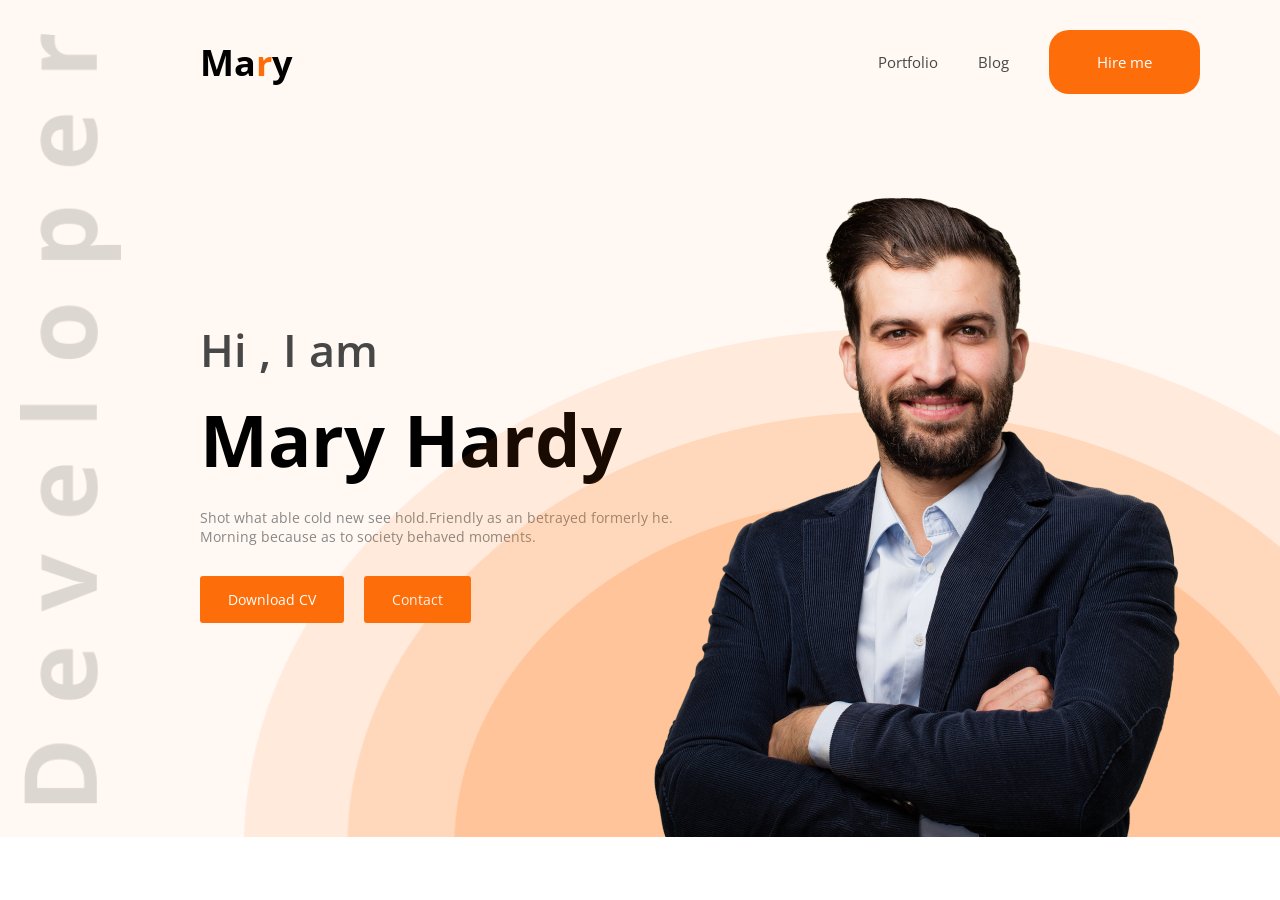
==== index.html @ 42b5ae2d "update project" ====
<!DOCTYPE html>
<head>
    <meta charset="UTF-8">
    <meta name="viewport" content="width=device-width, initial-scale=1.0">
    <title>Project</title>
    <link rel="stylesheet" href="style.css">
    <link rel="preconnect" href="https://fonts.googleapis.com">
<link rel="preconnect" href="https://fonts.gstatic.com" crossorigin>
<link href="https://fonts.googleapis.com/css2?family=Open+Sans:ital,wght@0,300..800;1,300..800&display=swap" rel="stylesheet">
</head>
<body>
<div class="hero-sec">
   
        <span class="dev">
        <img src="img/Developer.png" alt="developer"/>
        </span >
   
    <header class="header">
        <div class="header-left">
            <div class="logo">Ma<span>r</span>y</div>
    </div>
    <div class="header-right">
        <nav class="header-nav">
            <ul>
            <li><a href="#">Portfolio</a></li>
            <li><a href="#">Blog</a></li>
            <li><a href="#" class="hire-btn">Hire me</a></li>
            </ul>
        </nav>
    </div>    
    </header>

    <div class="hero-content">
        <div class="hero-text">
            <p class="hi"> Hi , I am</p>
            <h1>Mary Hardy</h1>
            <p class="desc">Shot what able cold new see hold.Friendly as an betrayed formerly he. Morning because as to society behaved moments.</p>
            <div class="hero-btn">
                <a href="#">Download CV</a>
                <a href="#">Contact</a>
            </div>
        </div>

        <div class="hero-photo">
            <img src="img/mary.png" alt="Mary">
        </div>
    </div>

</div>

<div class="contract">

</div>

</body>
</html>
---- style.css ----
:root{
    --primary-color: #FFF8F3;
    --secondary-color: #FD6E0A;
    --dark-color: #181818;
}
*{
    margin: 0;
    padding: 0;
}

body{
    margin: 0;
    font-family: "Open Sans",sans-serif;
}
.hero-sec{
    position: relative;
    width: 100%;
    height: 837px;
    overflow: hidden;
    background-color: var(--primary-color);
}
.header{
    position: relative;
    z-index: 1;
    display: flex;
    justify-content: space-between;
    align-items: center;
    padding: 30px 80px 0 200px;
  
}
.dev{
    position: absolute;
    left: 20px;
    top: 50%;
    transform: translateY(-50%);
    height: 92%;
    z-index: 0;
}
.dev img{
    display: block;
    height: 100%;
    width: auto;
    mix-blend-mode: multiply;
}
.logo{
    font-size: 36px;
    font-weight: 700;
}
.logo span{
    color: var(--secondary-color);
}
.header-nav ul {
    display: flex;
    align-items: center;
    gap: 40px;
    list-style: none;
}
.header-nav a{
    text-decoration: none;
    color: var(--dark-color);
    font-size: 15px;
     color: #474747;
}

.hire-btn{
    display: inline-block;
    background-color: var(--secondary-color);
    padding: 22px 48px;
    color: #ffff !important;
    border-radius: 20px;
}
.hero-content{
    position: relative;
    z-index: 1;
    display: flex;
    align-items: center;
    justify-content: space-between;
    padding: 0 40px 0 200px;
    height: 90%;
}
.hero-text{
    max-width: 520px;
}
.hi{
    font-size: 45px;
    font-weight: 600;
    color:#474747;

}
.hero-text h1{
    font-size: 72px;
    margin: 10px 0 20px;
}
.desc{
    font-size: 14px;
    color: #888;
    margin-bottom: 30px;
}
.hero-btn{
    display: flex;
    gap: 20px;
}
.hero-btn a{
    text-decoration: none;
    padding: 14px 28px;
    font-size: 14px;
    font-weight: 600px;
    border-radius: 3px;
    background-color: var(--secondary-color);
    color: #ffff;
}

.hero-photo {
    position: absolute;
    right: 0;
    bottom: 0;
    width: 1036px;
    height: 518px;
    background-image: url("img/Group 12.png");
    background-repeat: no-repeat;
    background-position: right bottom;
    background-size: 100% 100%;
    z-index: 1;
}

.hero-photo img {
    position: absolute;
    bottom: 0;
    left: 63%;
    transform: translateX(-50%);
    width: auto;
}
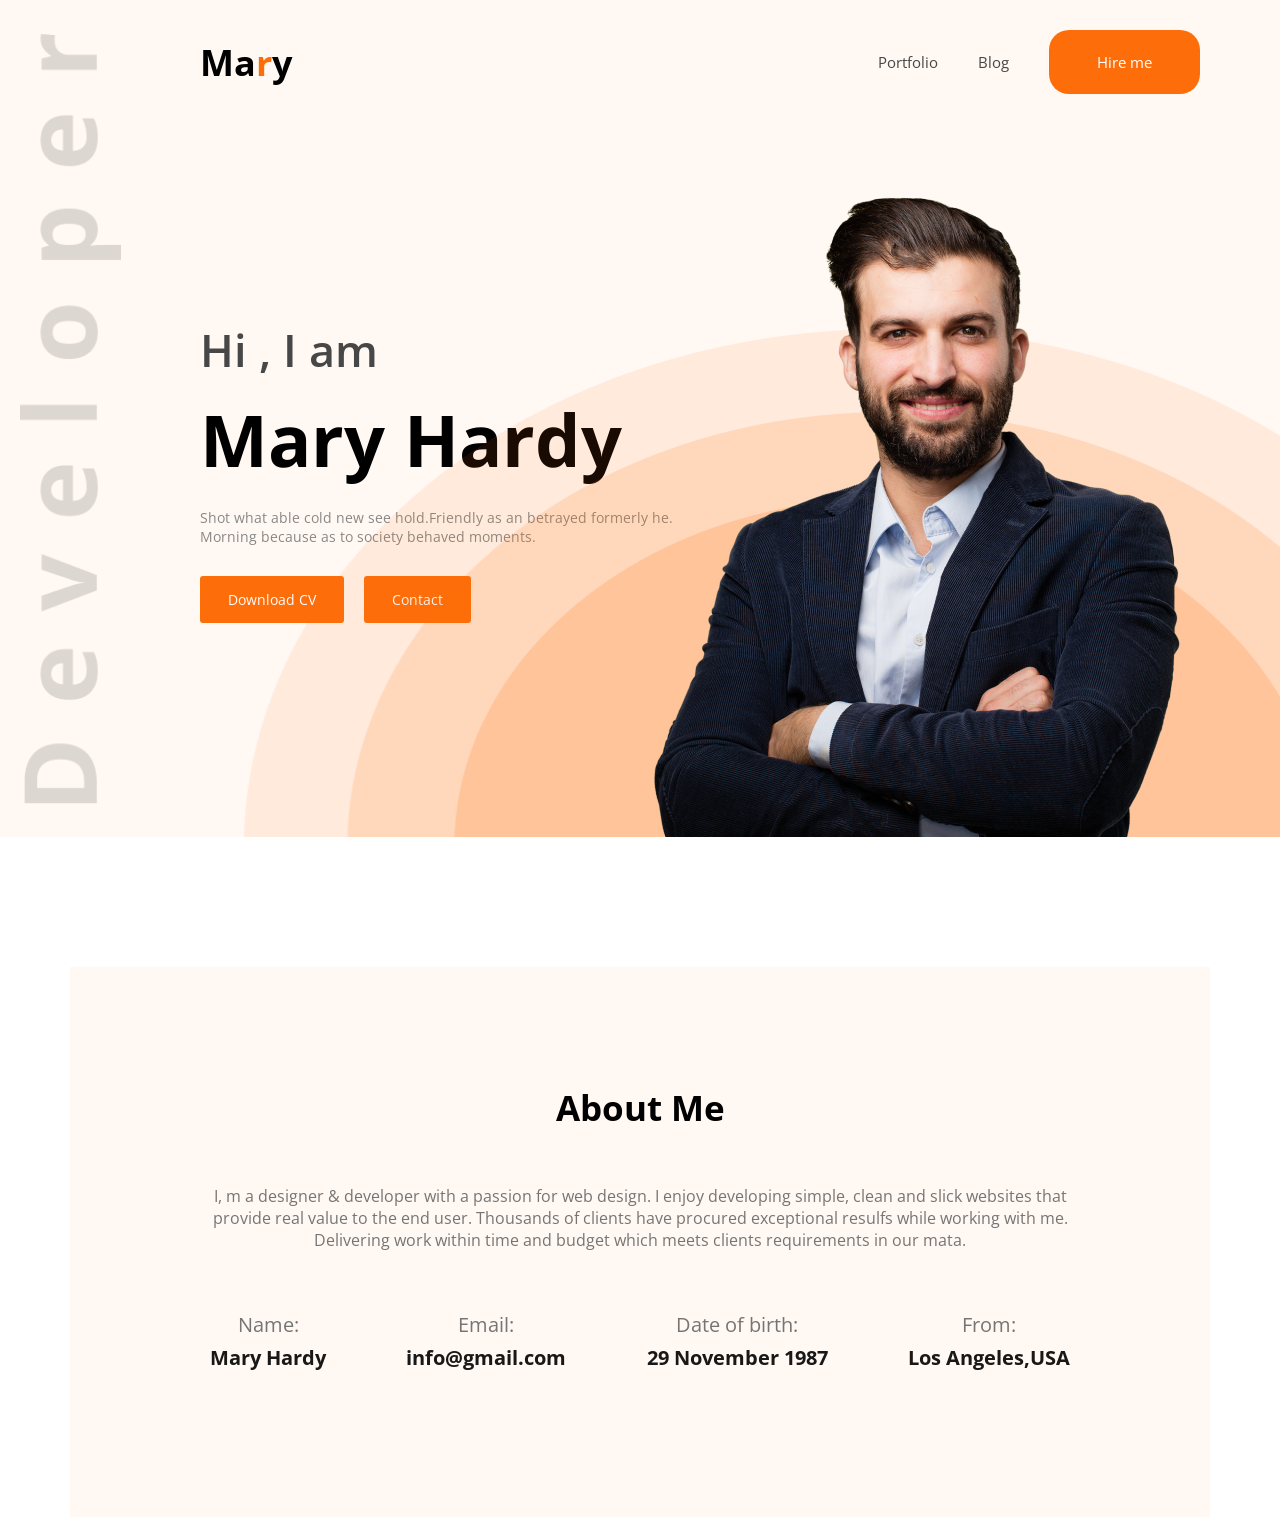
==== commit 14588333: "update project" ====
--- a/index.html
+++ b/index.html
@@ -10,7 +10,6 @@
 </head>
 <body>
 <div class="hero-sec">
-   
         <span class="dev">
         <img src="img/Developer.png" alt="developer"/>
         </span >
@@ -48,8 +47,33 @@
 
 </div>
 
-<div class="contract">
-
+<!--about me-->
+<div class="about">
+    <div class="about-text">
+        <h2>About Me</h2>
+        <p>I, m a designer & developer with a passion for web design. I enjoy developing simple, 
+            clean and slick websites that provide real value to the end user. Thousands of clients 
+            have procured exceptional resulfs while working with me. Delivering work within time and 
+            budget which meets clients requirements in our mata.</p>
+            <dl class="info">
+                <div>
+                    <dt>Name:</dt>
+                    <dd>Mary Hardy</dd>
+                </div>
+                   <div>
+                    <dt>Email:</dt>
+                    <dd>info@gmail.com</dd>
+                </div>
+                 <div>
+                    <dt>Date of birth:</dt>
+                    <dd>29 November 1987</dd>
+                </div>
+                 <div>
+                    <dt>From:</dt>
+                    <dd>Los Angeles,USA</dd>
+                </div>
+            </dl>
+    </div>
 </div>
 
 </body>
--- a/style.css
+++ b/style.css
@@ -129,4 +129,158 @@
     left: 63%;
     transform: translateX(-50%);
     width: auto;
-}+}
+/*about*/
+.about{
+    width: 1140px;
+    height: 550px;
+    background-color: #FFF8F3;
+    margin: 130px auto 0;
+    display: flex;
+    align-items: center;
+    justify-content: center;
+    text-align: center;
+}
+.about-text{
+    padding: 40px 20px;
+}
+.about-text h2{
+    font-size: 35px;
+    font-weight: 700;
+    margin-bottom: 24px;
+    font-family: "Open Sans",sans-serif;
+}
+.about-text p{
+    display: flex;
+    justify-content: space-between;
+    padding: 30px 120px 30px;
+    color: #757575;
+    font-family: "Open Sans",sans-serif;
+}
+.info{
+    display: flex;
+    justify-content: space-between;
+   padding: 30px 120px 30px;
+   
+}
+.info dt{
+    font-size: 20px;
+    color: #757575;
+    margin-bottom: 6px;
+    font-family: "Open Sans",sans-serif;
+}
+.info dd{
+    font-size: 20px;
+   font-family: "Open Sans",sans-serif;
+   font-weight: 700;
+   color: var(--dark-color);
+   margin: 0;
+}
+
+@media (max-width: 768px) {
+    .hero-sec {
+        height: auto;
+        min-height: 100vh;
+        overflow: hidden;
+    }
+    .dev {
+        display: none;
+    }
+
+    .header {
+        padding: 20px;
+    }
+
+    .logo {
+        font-size: 28px;
+    }
+
+    .header-nav ul {
+        gap: 14px;
+    }
+
+    .header-nav a {
+        font-size: 13px;
+    }
+
+    .header-nav .hire-btn {
+        padding: 10px 18px;
+        border-radius: 10px;
+    }
+
+    .hero-content {
+        flex-direction: column;
+        height: auto;
+        padding: 30px 20px 0;
+        gap: 0;
+    }
+
+    .hero-text {
+        max-width: 100%;
+        text-align: center;
+    }
+
+    .hi {
+        font-size: 22px;
+    }
+
+    .hero-text h1 {
+        font-size: 44px;
+    }
+
+    .desc {
+        font-size: 13px;
+        margin-bottom: 24px;
+    }
+
+    .hero-btn {
+        justify-content: center;
+    }
+    .hero-photo {
+        position: relative;
+        right: auto;
+        bottom: auto;
+        transform: none;
+        width: 100%;
+        height: auto;
+        aspect-ratio: 1036 / 518;
+        margin-top: 80px;
+    }
+
+    .hero-photo img {
+        height: 122%;
+        width: auto;
+        left: 63%;
+        bottom: 0;
+    }
+
+    /* About */
+    .about {
+        width: auto;
+        max-width: none;
+        min-height: auto;
+        margin: 50px 20px 0;
+    }
+
+    .about-text {
+        padding: 30px 16px;
+    }
+    .about-text p {
+    font-size: 14px;
+    line-height: 1.8;
+    color: #757575;
+    margin-bottom: 40px;
+}
+
+    .info {
+        flex-wrap: wrap;
+        justify-content: center;
+        gap: 20px;
+    }
+
+    .info > * {
+        width: 45%;
+    }
+}
+
+
